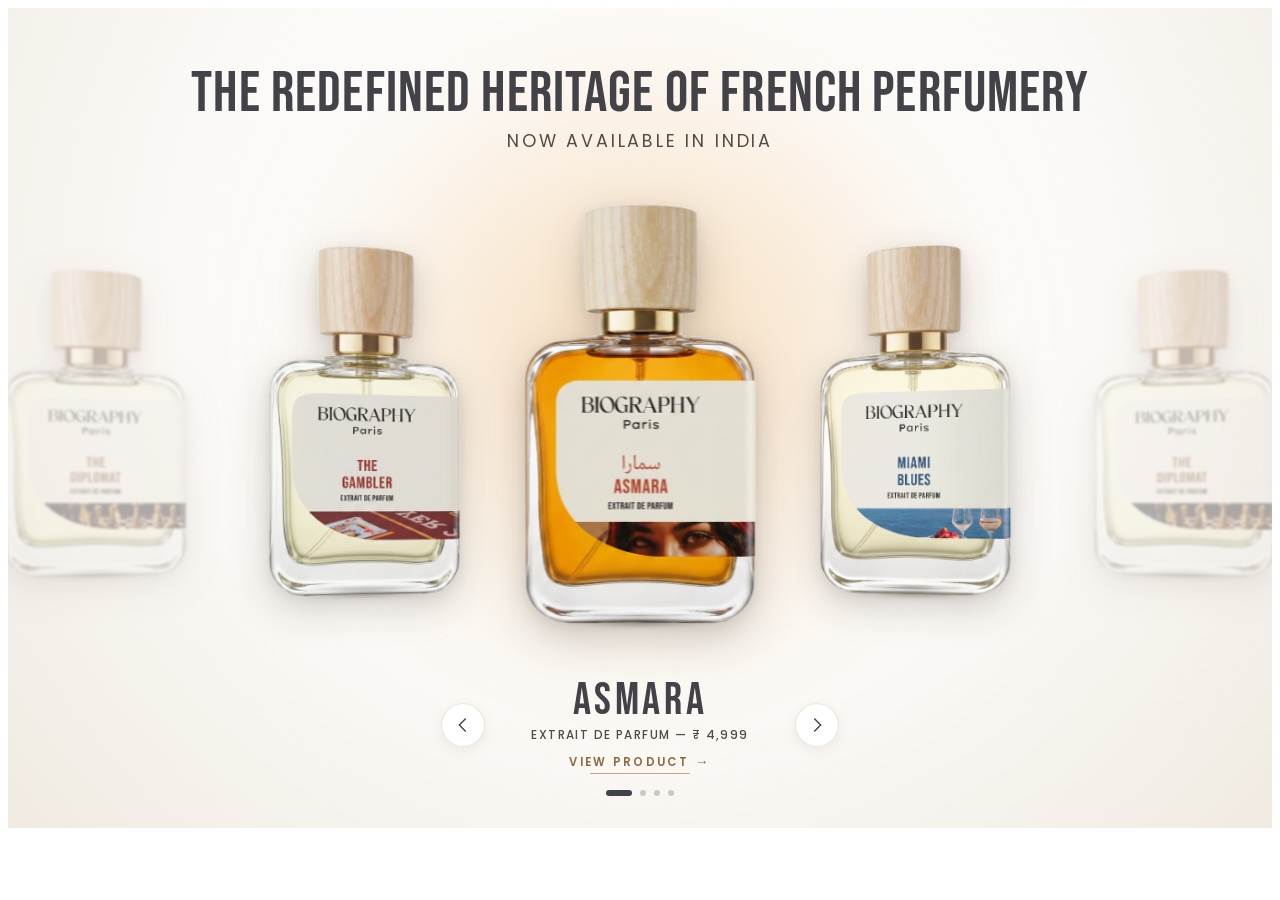
==== index.html @ abb5c650 "Add files via upload" ====
<!DOCTYPE html>
<html lang="en">
<head>
  <meta charset="UTF-8" />
  <meta name="viewport" content="width=device-width, initial-scale=1.0, maximum-scale=1.0, user-scalable=no" />
  <title>Biography Paris Hero</title>
  <link rel="preconnect" href="https://fonts.googleapis.com">
  <link rel="preconnect" href="https://fonts.gstatic.com" crossorigin>
  <link href="https://fonts.googleapis.com/css2?family=Bebas+Neue&family=Poppins:ital,wght@0,300;0,400;0,500;0,600;0,700;1,400&display=swap" rel="stylesheet">
  <link rel="stylesheet" href="style.css" />
</head>
<body>

  <!-- EMBEDDABLE HERO SLIDER SECTION (Zero external libraries, fully self-contained) -->
  <section class="biography-hero-slider" id="biographyHeroSlider" aria-label="Biography Paris Perfume Collection">
    
    <!-- Ambient Studio Spotlight Atmosphere -->
    <div class="ambient-spotlight" id="ambientSpotlight"></div>

    <!-- Luxury Section Header -->
    <header class="showcase-header" id="showcaseHeader">
      <h1 class="header-title">The Redefined Heritage of French Perfumery</h1>
      <p class="header-caption">Now Available in India</p>
    </header>

    <!-- 3D Carousel Stage Viewport -->
    <div class="carousel-stage" id="carouselStage">
      <!-- 3D Flacons Track -->
      <div class="flacons-track" id="flaconsTrack">
        <!-- Rendered dynamically by script.js -->
      </div>
    </div>

    <!-- Active Flacon Quick Details & Direct Product Page Link -->
    <footer class="showcase-footer" id="showcaseFooter">
      <div class="footer-navigation">
        <button class="arrow-btn prev-btn" id="prevBtn" aria-label="Previous flacon">
          <svg width="22" height="22" viewBox="0 0 24 24" fill="none" stroke="currentColor" stroke-width="1.5"><path d="M15 19l-7-7 7-7"/></svg>
        </button>

        <div class="active-summary">
          <a href="/shop/asmara" class="summary-link" id="summaryLink" aria-label="View product page">
            <h2 class="summary-name" id="summaryName">ASMARA</h2>
            <span class="summary-meta" id="summaryMeta">EXTRAIT DE PARFUM — ₹ 4,999</span>
            <span class="summary-cta">VIEW PRODUCT <span class="cta-arrow">→</span></span>
          </a>
        </div>

        <button class="arrow-btn next-btn" id="nextBtn" aria-label="Next flacon">
          <svg width="22" height="22" viewBox="0 0 24 24" fill="none" stroke="currentColor" stroke-width="1.5"><path d="M9 5l7 7-7 7"/></svg>
        </button>
      </div>

      <!-- Pagination Progress Dots -->
      <div class="pagination-indicators" id="paginationIndicators">
        <!-- Dots injected by JS -->
      </div>
    </footer>

  </section>

  <script src="script.js"></script>
</body>
</html>
---- style.css ----
/* ==========================================================================
   BIOGRAPHY PARIS — HAUTE PARFUMERIE HERO SHOWCASE
   Font pairing: Bebas Neue (Primary) + Poppins (Secondary)
   Direct Product Navigation Engine (Zero external dependencies)
   ========================================================================== */

:root {
  --bio-bg: #fbf9f6;
  --bio-bg-alt: #f0eae1;
  --bio-text-main: #424248;
  --bio-text-muted: #524c47;
  --bio-gold: #c5a47e;
  --bio-gold-light: #e8d7c2;
  --bio-gold-dark: #8c6a43;
  --bio-border-gold: rgba(197, 164, 126, 0.3);
  --bio-border-subtle: rgba(20, 18, 16, 0.08);
  --bio-font-primary: 'Bebas Neue', sans-serif;
  --bio-font-secondary: 'Poppins', -apple-system, BlinkMacSystemFont, sans-serif;
  --bio-ease-smooth: cubic-bezier(0.22, 1, 0.36, 1);
  --bio-ease-bounce: cubic-bezier(0.34, 1.4, 0.64, 1);
}

/* Master Component Section */
.biography-hero-slider {
  position: relative;
  width: 100%;
  min-height: 820px;
  background-color: var(--bio-bg);
  background: radial-gradient(circle at 50% 32%, #ffffff 0%, var(--bio-bg) 55%, var(--bio-bg-alt) 100%);
  color: var(--bio-text-main);
  font-family: var(--bio-font-secondary);
  overflow: hidden;
  box-sizing: border-box;
  display: flex;
  flex-direction: column;
  justify-content: space-between;
  padding: 3.5rem 0 2rem 0;
  user-select: none;
  -webkit-font-smoothing: antialiased;
}

.biography-hero-slider *,
.biography-hero-slider *::before,
.biography-hero-slider *::after {
  box-sizing: border-box;
  margin: 0;
  padding: 0;
  -webkit-tap-highlight-color: transparent;
}

/* Atmospheric Studio Glow */
.ambient-spotlight {
  position: absolute;
  top: 42%;
  left: 50%;
  transform: translate(-50%, -50%);
  width: 720px;
  height: 720px;
  background: radial-gradient(circle, rgba(235, 185, 115, 0.35) 0%, rgba(251, 249, 246, 0) 68%);
  border-radius: 50%;
  filter: blur(55px);
  pointer-events: none;
  z-index: 1;
  transition: background 0.8s var(--bio-ease-smooth);
}

/* ==========================================================================
   HEADER
   ========================================================================== */
.showcase-header {
  position: relative;
  z-index: 10;
  text-align: center;
  padding: 0 1.5rem 2rem;
}

.gold-dash {
  width: 36px;
  height: 1px;
  background: linear-gradient(90deg, transparent, var(--bio-gold), transparent);
}

.header-title {
  font-family: var(--bio-font-primary);
  font-size: 3.6rem;
  font-weight: 400;
  letter-spacing: 0.02em;
  color: var(--bio-text-main);
  margin-bottom: 0.2rem;
  line-height: 1.05;
}

.header-caption {
  font-family: var(--bio-font-secondary);
  font-size: 1.1rem;
  letter-spacing: 0.16em;
  color: var(--bio-text-muted);
  font-weight: 400;
  text-transform: uppercase;
}

/* ==========================================================================
   CAROUSEL STAGE
   ========================================================================== */
.carousel-stage {
  position: relative;
  width: 100%;
  max-width: 1000px;
  margin: 0 auto;
  height: 480px;
  z-index: 5;
  perspective: 1600px;
  perspective-origin: 50% 65%;
  display: flex;
  align-items: flex-end;
  justify-content: center;
  cursor: grab;
  touch-action: pan-y;
  overflow: visible;
}

.carousel-stage:active {
  cursor: grabbing;
}

/* The Continuous 3D Carousel Track */
.flacons-track {
  position: absolute;
  top: 0;
  left: 0;
  height: 100%;
  display: flex;
  align-items: flex-end;
  transform-style: preserve-3d;
  will-change: transform;
}

/* ==========================================================================
   FLACON CARD ITEM (Direct Clickable Product Link)
   ========================================================================== */
.flacon-card {
  width: 280px;
  height: 460px;
  position: relative;
  flex-shrink: 0;
  display: flex;
  flex-direction: column;
  align-items: center;
  justify-content: flex-end;
  padding-bottom: 65px;
  transform-style: preserve-3d;
  cursor: pointer;
  will-change: transform, opacity;
  backface-visibility: hidden;
  -webkit-backface-visibility: hidden;
}

.flacon-link {
  display: block;
  text-decoration: none;
  outline: none;
  cursor: pointer;
  transform-style: preserve-3d;
}

/* Bottle Figure */
.flacon-figure {
  position: relative;
  width: 210px;
  height: 395px;
  display: flex;
  flex-direction: column;
  align-items: center;
  justify-content: flex-end;
  transform-style: preserve-3d;
}

.flacon-photo-wrap {
  position: relative;
  width: 210px;
  height: 395px;
  display: flex;
  align-items: flex-end;
  justify-content: center;
  transform-style: preserve-3d;
  transition: transform 0.7s var(--bio-ease-smooth);
}

/* The Tightly Cropped Bottle Image */
.flacon-img {
  width: 210px;
  height: 395px;
  object-fit: contain;
  object-position: bottom;
  filter: drop-shadow(0 14px 20px rgba(35, 25, 15, 0.2)) drop-shadow(0 3px 6px rgba(0,0,0,0.08));
  transition: transform 0.7s var(--bio-ease-smooth), filter 0.7s var(--bio-ease-smooth);
  pointer-events: none;
}

/* Fixed & Refined Glass Floor Reflection (Direct contact, soft luxury fade) */
.flacon-floor-reflection {
  position: absolute;
  top: 100%;
  left: 0;
  width: 210px;
  height: 75px;
  overflow: hidden;
  transform: scaleY(-1);
  transform-origin: top center;
  opacity: 0.15;
  filter: blur(0.8px);
  mask-image: linear-gradient(to top, transparent 15%, rgba(0, 0, 0, 0.8) 100%);
  -webkit-mask-image: linear-gradient(to top, transparent 15%, rgba(0, 0, 0, 0.8) 100%);
  pointer-events: none;
  transition: opacity 0.4s ease;
}

.flacon-floor-reflection img {
  width: 210px;
  height: 395px;
  object-fit: contain;
  object-position: bottom;
}

/* Ground Contact Shadow */
.flacon-base-shadow {
  position: absolute;
  bottom: -4px;
  left: 50%;
  transform: translateX(-50%);
  width: 145px;
  height: 12px;
  background: radial-gradient(ellipse at center, rgba(20, 12, 6, 0.45) 0%, rgba(20, 12, 6, 0.12) 45%, transparent 70%);
  border-radius: 50%;
  pointer-events: none;
  filter: blur(2px);
  transition: transform 0.65s var(--bio-ease-smooth), opacity 0.65s var(--bio-ease-smooth);
}

/* Hover feedback on center bottle */
.flacon-card.is-center:hover .flacon-photo-wrap {
  transform: translateY(-8px) scale(1.03);
}

.flacon-card.is-center:hover .flacon-img {
  filter: drop-shadow(0 22px 28px rgba(35, 25, 15, 0.25)) drop-shadow(0 4px 8px rgba(0,0,0,0.1));
}

/* ==========================================================================
   3D CAROUSEL ORIENTATIONS (State identification & base z-indexes)
   Continuous transforms, dynamic tilt & scales are computed live via JS physics
   ========================================================================== */
.flacon-card.is-center {
  z-index: 25;
}

.flacon-card.is-left,
.flacon-card.is-right {
  z-index: 10;
}

.flacon-card.is-far {
  z-index: 2;
}

/* ==========================================================================
   FOOTER & DIRECT PRODUCT LINK (Bebas Neue Title + Poppins Meta)
   ========================================================================== */
.showcase-footer {
  position: relative;
  z-index: 10;
  display: flex;
  flex-direction: column;
  align-items: center;
  gap: 1.1rem;
  padding: 0 1.5rem;
}

.footer-navigation {
  display: flex;
  align-items: center;
  justify-content: center;
  gap: 2.2rem;
}

.arrow-btn {
  background: rgba(255, 255, 255, 0.95);
  border: 1px solid var(--bio-border-gold);
  width: 44px;
  height: 44px;
  border-radius: 50%;
  display: flex;
  align-items: center;
  justify-content: center;
  color: var(--bio-text-main);
  cursor: pointer;
  box-shadow: 0 4px 14px rgba(0,0,0,0.06);
  transition: all 0.25s var(--bio-ease-smooth);
}

.arrow-btn:hover {
  background: var(--bio-text-main);
  color: #ffffff;
  border-color: var(--bio-text-main);
  transform: scale(1.08);
}

.active-summary {
  text-align: center;
  min-width: 240px;
}

/* Direct Product Summary Link */
.summary-link {
  text-decoration: none;
  color: inherit;
  display: flex;
  flex-direction: column;
  align-items: center;
  cursor: pointer;
  transition: transform 0.25s var(--bio-ease-smooth);
}

.summary-name {
  font-family: var(--bio-font-primary);
  font-size: 2.8rem;
  font-weight: 400;
  letter-spacing: 0.08em;
  color: var(--bio-text-main);
  line-height: 1;
  text-transform: uppercase;
  transition: color 0.25s ease;
}

.summary-meta {
  display: block;
  font-family: var(--bio-font-secondary);
  font-size: 0.74rem;
  letter-spacing: 0.12em;
  color: var(--bio-text-muted);
  font-weight: 500;
  margin-top: 4px;
}

.summary-cta {
  display: inline-flex;
  align-items: center;
  gap: 6px;
  font-family: var(--bio-font-secondary);
  font-size: 0.72rem;
  letter-spacing: 0.2em;
  font-weight: 600;
  color: var(--bio-gold-dark);
  margin-top: 8px;
  text-transform: uppercase;
  position: relative;
  transition: color 0.25s ease;
}

.summary-cta::after {
  content: '';
  position: absolute;
  bottom: -2px;
  left: 0;
  width: 100%;
  height: 1px;
  background-color: var(--bio-gold);
  transform: scaleX(0.7);
  transition: transform 0.25s var(--bio-ease-smooth);
}

.summary-link:hover .summary-name {
  color: var(--bio-gold-dark);
}

.summary-link:hover .summary-cta::after {
  transform: scaleX(1);
}

.summary-link:hover .cta-arrow {
  transform: translateX(4px);
}

.cta-arrow {
  font-size: 0.85rem;
  transition: transform 0.25s ease;
}

/* Pagination Indicators */
.pagination-indicators {
  display: flex;
  align-items: center;
  gap: 8px;
}

.indicator-pill {
  width: 6px;
  height: 6px;
  border-radius: 50%;
  background-color: rgba(20, 18, 16, 0.2);
  transition: all 0.4s var(--bio-ease-bounce);
  cursor: pointer;
}

.indicator-pill.active {
  width: 26px;
  border-radius: 10px;
  background-color: var(--bio-text-main);
}

/* ==========================================================================
   MOBILE & TABLET RESPONSIVE PERFECTION
   ========================================================================== */
@media (max-width: 768px) {
  .biography-hero-slider {
    min-height: 740px;
    padding: 2.2rem 0 1.5rem 0;
  }
  
  .showcase-header {
    padding: 0 1.5rem;
  }

  .header-title {
    font-size: 2.6rem;
    letter-spacing: 0.02em;
  }

  .header-caption {
    font-size: 1.1rem;
    letter-spacing: 0.08em;
  }

  .carousel-stage {
    height: 440px;
    max-width: 100%;
  }

  .flacon-card {
    width: 210px;
    height: 420px;
    padding-bottom: 60px;
  }

  .flacon-figure,
  .flacon-photo-wrap {
    width: 165px;
    height: 300px;
  }

  .flacon-img {
    width: 165px;
    height: 300px;
  }

  .flacon-floor-reflection {
    width: 165px;
    height: 60px;
  }

  .flacon-floor-reflection img {
    width: 165px;
    height: 300px;
  }

  .flacon-base-shadow {
    width: 120px;
    height: 10px;
    bottom: -4px;
  }

  .footer-navigation {
    gap: 1.2rem;
  }

  .summary-name {
    font-size: 2.3rem;
  }
}
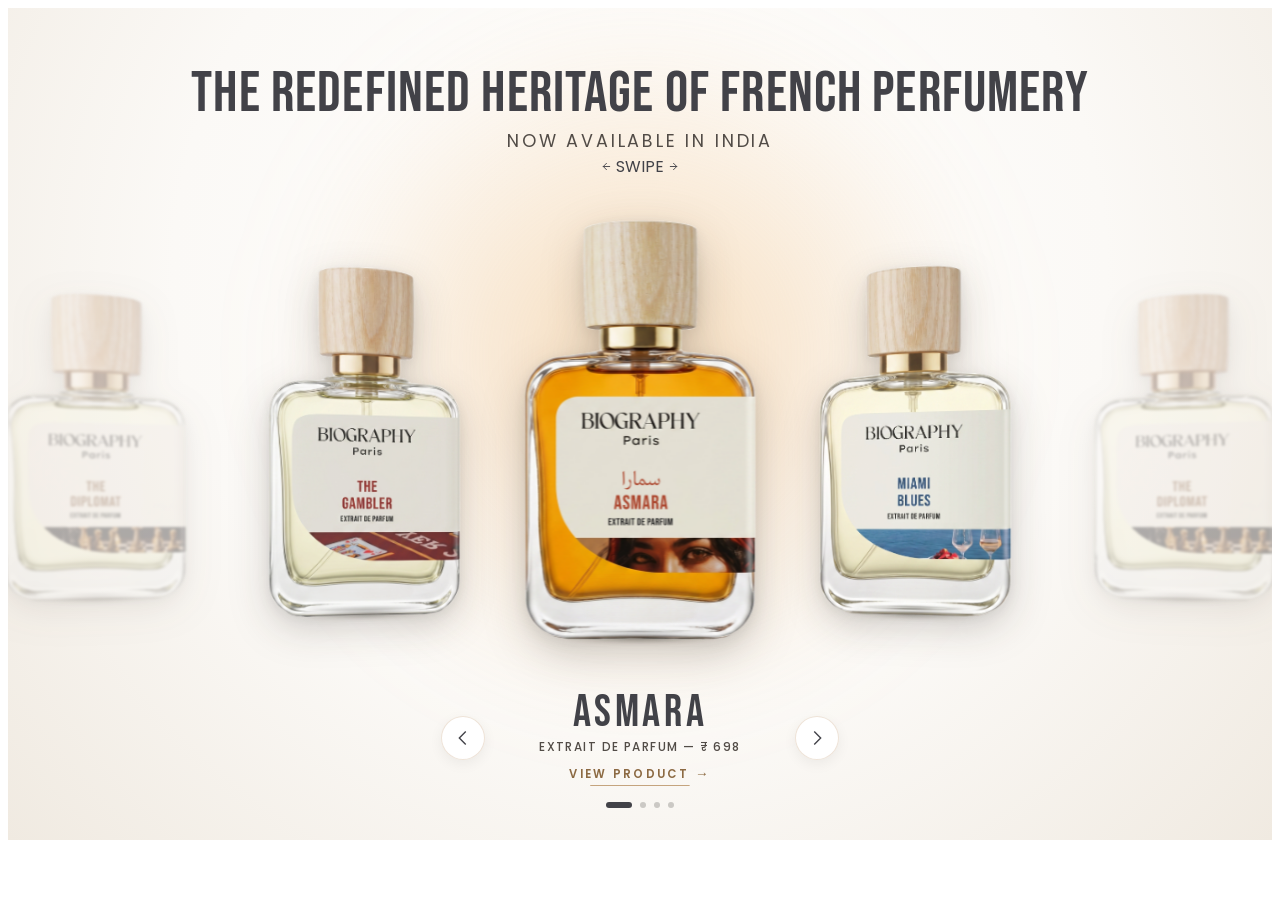
==== commit 9d221ef2: "Update index.html" ====
--- a/index.html
+++ b/index.html
@@ -21,6 +21,17 @@
     <header class="showcase-header" id="showcaseHeader">
       <h1 class="header-title">The Redefined Heritage of French Perfumery</h1>
       <p class="header-caption">Now Available in India</p>
+      
+      <!-- Minimal Swipe Indicator Pill -->
+      <div class="swipe-indicator-pill" id="swipeIndicatorPill" aria-hidden="true">
+        <svg class="swipe-arrow-icon arrow-left" width="11" height="11" viewBox="0 0 24 24" fill="none" stroke="currentColor" stroke-width="2" stroke-linecap="round" stroke-linejoin="round">
+          <path d="M19 12H5M12 19l-7-7 7-7"/>
+        </svg>
+        <span class="swipe-pill-label">SWIPE</span>
+        <svg class="swipe-arrow-icon arrow-right" width="11" height="11" viewBox="0 0 24 24" fill="none" stroke="currentColor" stroke-width="2" stroke-linecap="round" stroke-linejoin="round">
+          <path d="M5 12h14M12 5l7 7-7 7"/>
+        </svg>
+      </div>
     </header>
 
     <!-- 3D Carousel Stage Viewport -->
--- a/style.css
+++ b/style.css
@@ -140,7 +140,7 @@
    ========================================================================== */
 .flacon-card {
   width: 280px;
-  height: 460px;
+  height: 400px;
   position: relative;
   flex-shrink: 0;
   display: flex;
@@ -414,7 +414,6 @@
 @media (max-width: 768px) {
   .biography-hero-slider {
     min-height: 740px;
-    padding: 2.2rem 0 1.5rem 0;
   }
   
   .showcase-header {
@@ -422,13 +421,13 @@
   }
 
   .header-title {
-    font-size: 2.6rem;
+    font-size: 2rem;
     letter-spacing: 0.02em;
   }
 
   .header-caption {
-    font-size: 1.1rem;
-    letter-spacing: 0.08em;
+    font-size: 1rem;
+    letter-spacing: 0em;
   }
 
   .carousel-stage {
@@ -474,6 +473,7 @@
   }
 
   .summary-name {
-    font-size: 2.3rem;
-  }
-}
+    font-size: 2rem;
+    letter-spacing: 0.02em;
+  }
+}
